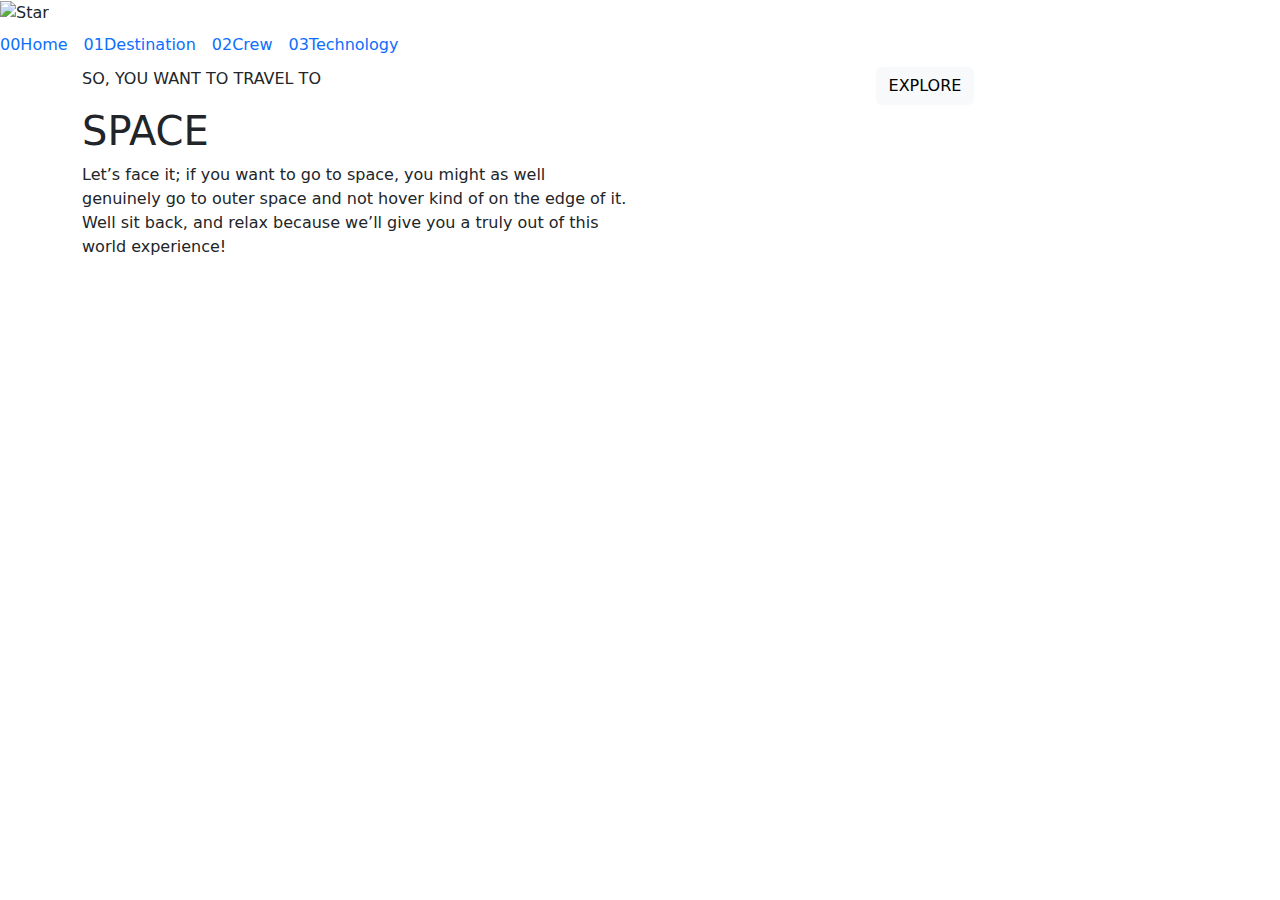
==== index.html @ 11901cc9 "adiciona página inicial do site de turismo espacial" ====
<!DOCTYPE html>
<html lang="pt-BR">

<head>
  <meta charset="UTF-8">
  <meta name="viewport" content="width=device-width, initial-scale=1.0">
  <link href="https://cdn.jsdelivr.net/npm/bootstrap@5.3.3/dist/css/bootstrap.min.css" rel="stylesheet"
    integrity="sha384-QWTKZyjpPEjISv5WaRU9OFeRpok6YctnYmDr5pNlyT2bRjXh0JMhjY6hW+ALEwIH" crossorigin="anonymous">
  <link rel="stylesheet" href="assets/css/main.css">
  <link rel="icon" type="image/png" sizes="32x32" href="./assets/image/shared/logo.svg">

  <title>Home | Space tourism website</title>
</head>

<body class="home container-fluid p-0">
  <header>
    <div class="content_nav">
      <div class="container_img">
        <a class="navbar-brand" href="#">
          <img src="./assets/image/shared/logo.svg" alt="Star">
        </a>
        <div class="line"></div>
      </div>
      <div class="nav nav-underline">
        <div class="nav_states">
          <a class="nav-link active-white" aria-current="page" href="#"><span class="num">00</span>Home</a>
        </div>
        <div class="nav_states">
          <a class="nav-link active-white" href="#"><span class="num">01</span>Destination</a>
        </div>
        <div class="nav_states">
          <a class="nav-link active-white" href="#"><span class="num">02</span>Crew</a>
        </div>
        <div class="nav_states">
          <a class="nav-link active-white" href="#"><span class="num">03</span>Technology</a>
        </div>
      </div>
    </div>
  </header>

  <div class="container text-center">
    <div class="row">
      <div class="col content_text">
        <p class="text-start text-uppercase subtitle_home">So, you want to travel to</p>
        <h1 class="text-start text-uppercase title_home">Space</h1> 
        <p class="text-start description_home">Let’s face it; if you want to go to space, you might as well genuinely go to
          outer space and not hover kind of on the edge of it. Well sit back, and relax
          because we’ll give you a truly out of this world experience!</p>
      </div>
      <div class="col">
        <button type="button" class="btn btn-light text-uppercase">Explore</button>
      </div>
    </div>
  </div>





  <script src="https://cdn.jsdelivr.net/npm/bootstrap@5.3.3/dist/js/bootstrap.bundle.min.js"
    integrity="sha384-YvpcrYf0tY3lHB60NNkmXc5s9fDVZLESaAA55NDzOxhy9GkcIdslK1eN7N6jIeHz"
    crossorigin="anonymous"></script>
  <script src="https://cdn.jsdelivr.net/npm/@popperjs/core@2.11.8/dist/umd/popper.min.js"
    integrity="sha384-I7E8VVD/ismYTF4hNIPjVp/Zjvgyol6VFvRkX/vR+Vc4jQkC+hVqc2pM8ODewa9r"
    crossorigin="anonymous"></script>
  <script src="https://cdn.jsdelivr.net/npm/bootstrap@5.3.3/dist/js/bootstrap.min.js"
    integrity="sha384-0pUGZvbkm6XF6gxjEnlmuGrJXVbNuzT9qBBavbLwCsOGabYfZo0T0to5eqruptLy"
    crossorigin="anonymous"></script>
</body>

</html>
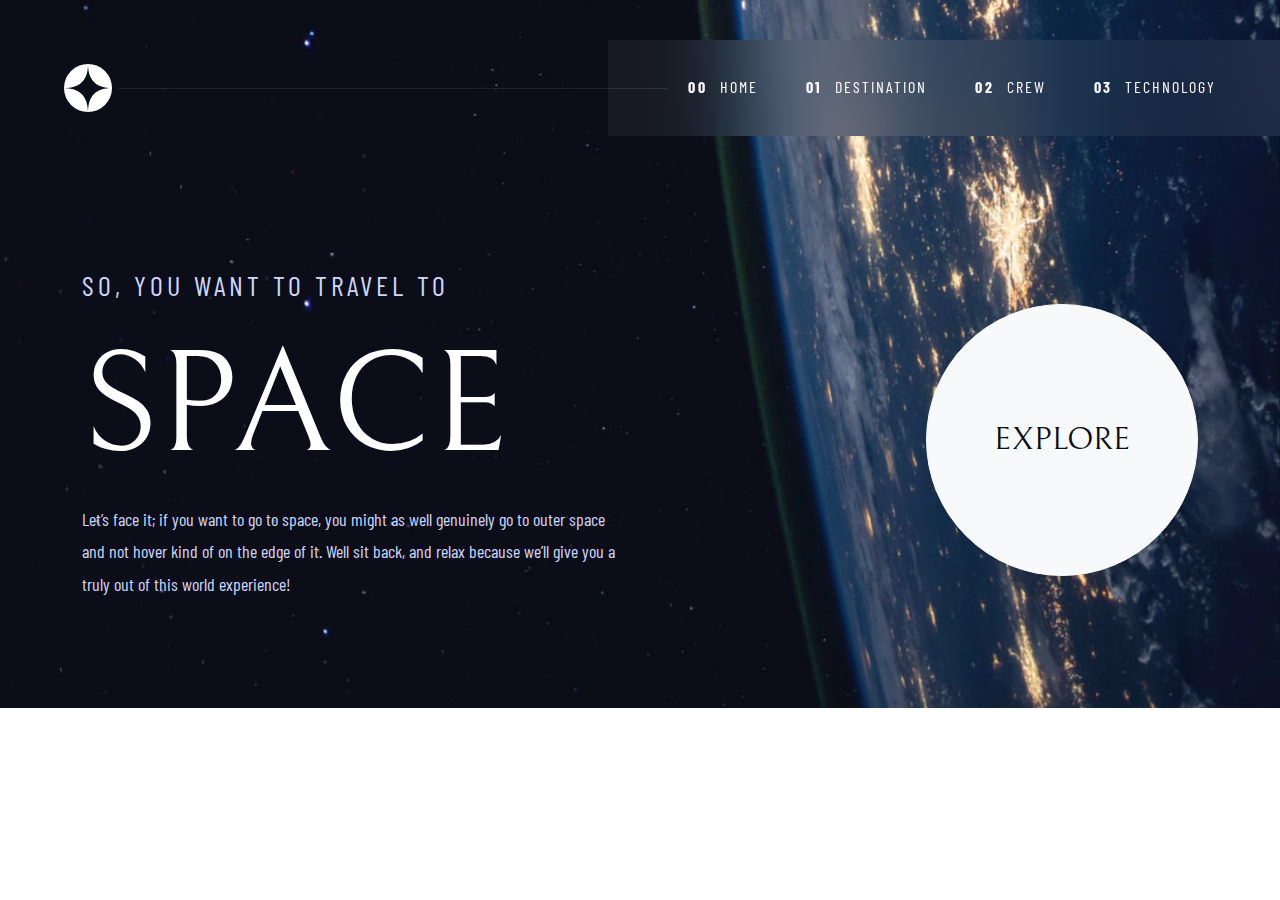
==== commit 381728a1: "atualiza links de navegação para apontar para as páginas corretas no site de turismo espacial" ====
--- a/index.html
+++ b/index.html
@@ -23,16 +23,16 @@
       </div>
       <div class="nav nav-underline">
         <div class="nav_states">
-          <a class="nav-link active-white" aria-current="page" href="#"><span class="num">00</span>Home</a>
+          <a class="nav-link active-white" aria-current="page" href="/index.html"><span class="num">00</span>Home</a>
         </div>
         <div class="nav_states">
-          <a class="nav-link active-white" href="#"><span class="num">01</span>Destination</a>
+          <a class="nav-link active-white" href="/destination.html"><span class="num">01</span>Destination</a>
         </div>
         <div class="nav_states">
-          <a class="nav-link active-white" href="#"><span class="num">02</span>Crew</a>
+          <a class="nav-link active-white" href="/crew.html"><span class="num">02</span>Crew</a>
         </div>
         <div class="nav_states">
-          <a class="nav-link active-white" href="#"><span class="num">03</span>Technology</a>
+          <a class="nav-link active-white" href="/technology.html"><span class="num">03</span>Technology</a>
         </div>
       </div>
     </div>
--- a/assets/css/main.css
+++ b/assets/css/main.css
@@ -0,0 +1,5 @@
+/* Importing CSS files from the assets/css folder */
+@import url('variaveis.css');
+@import url('index.css');
+@import url('typography.css');
+@import url('colors.css');
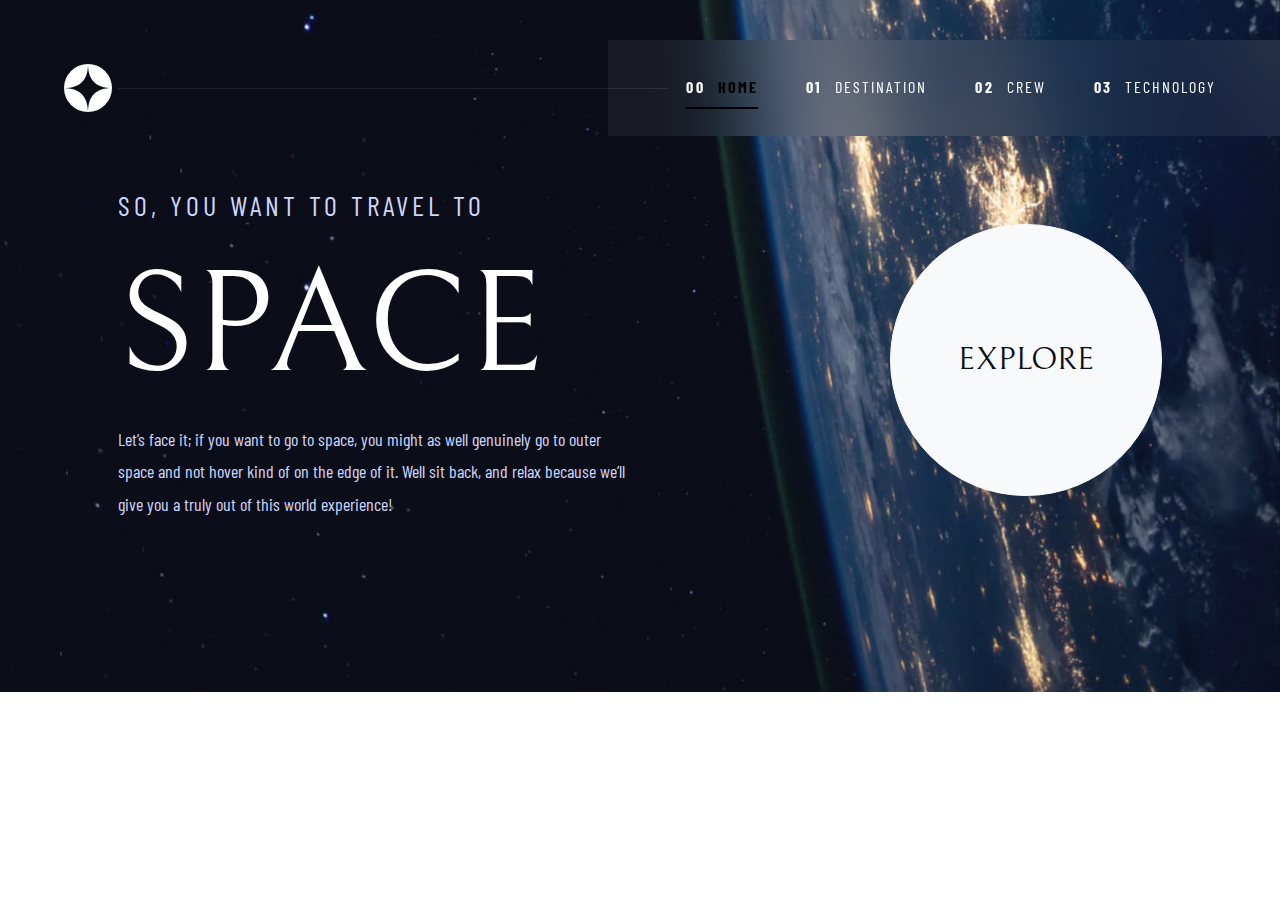
==== commit 305294cf: "atualiza a navegação e o layout das páginas HTML, ajustando classes de estilo e adicionando novas se" ====
--- a/index.html
+++ b/index.html
@@ -13,46 +13,47 @@
 </head>
 
 <body class="home container-fluid p-0">
-  <header>
-    <div class="content_nav">
-      <div class="container_img">
-        <a class="navbar-brand" href="#">
-          <img src="./assets/image/shared/logo.svg" alt="Star">
-        </a>
-        <div class="line"></div>
-      </div>
-      <div class="nav nav-underline">
-        <div class="nav_states">
-          <a class="nav-link active-white" aria-current="page" href="/index.html"><span class="num">00</span>Home</a>
+  <main>
+    <header>
+      <div class="content_nav">
+        <div class="container_img">
+          <a class="navbar-brand" href="#">
+            <img src="./assets/image/shared/logo.svg" alt="Star">
+          </a>
         </div>
-        <div class="nav_states">
-          <a class="nav-link active-white" href="/destination.html"><span class="num">01</span>Destination</a>
-        </div>
-        <div class="nav_states">
-          <a class="nav-link active-white" href="/crew.html"><span class="num">02</span>Crew</a>
-        </div>
-        <div class="nav_states">
-          <a class="nav-link active-white" href="/technology.html"><span class="num">03</span>Technology</a>
+        <div class="nav nav-underline">
+          <div class="nav_states">
+            <a class="nav-link active" aria-current="page" href="index.html"><span class="num">00</span>Home</a>
+          </div>
+          <div class="nav_states">
+            <a class="nav-link" href="destination.html"><span class="num">01</span>Destination</a>
+          </div>
+          <div class="nav_states">
+            <a class="nav-link" href="crew.html"><span class="num">02</span>Crew</a>
+          </div>
+          <div class="nav_states">
+            <a class="nav-link" href="technology.html"><span class="num">03</span>Technology</a>
+          </div>
         </div>
       </div>
-    </div>
-  </header>
+    </header>
 
-  <div class="container text-center">
-    <div class="row">
-      <div class="col content_text">
-        <p class="text-start text-uppercase subtitle_home">So, you want to travel to</p>
-        <h1 class="text-start text-uppercase title_home">Space</h1> 
-        <p class="text-start description_home">Let’s face it; if you want to go to space, you might as well genuinely go to
-          outer space and not hover kind of on the edge of it. Well sit back, and relax
-          because we’ll give you a truly out of this world experience!</p>
+    <section class="container p-lg-5 text-center">
+      <div class="row">
+        <div class="col content_text">
+          <p class="text-start text-uppercase subtitle_home">So, you want to travel to</p>
+          <h1 class="text-start text-uppercase title_home">Space</h1>
+          <p class="text-start description_home">Let’s face it; if you want to go to space, you might as well genuinely
+            go to
+            outer space and not hover kind of on the edge of it. Well sit back, and relax
+            because we’ll give you a truly out of this world experience!</p>
+        </div>
+        <div class="col">
+          <button type="button" class="btn btn-light text-uppercase">Explore</button>
+        </div>
       </div>
-      <div class="col">
-        <button type="button" class="btn btn-light text-uppercase">Explore</button>
-      </div>
-    </div>
-  </div>
-
+    </section>
+  </main>
 
 
 
--- a/assets/css/main.css
+++ b/assets/css/main.css
@@ -1,5 +1,8 @@
 /* Importing CSS files from the assets/css folder */
 @import url('variaveis.css');
-@import url('index.css');
 @import url('typography.css');
-@import url('colors.css');
+/* @import url('colors.css'); */
+@import url('style.css');
+@import url('destination.css');
+@import url('crew.css');
+/*@import url('technology.css'); */